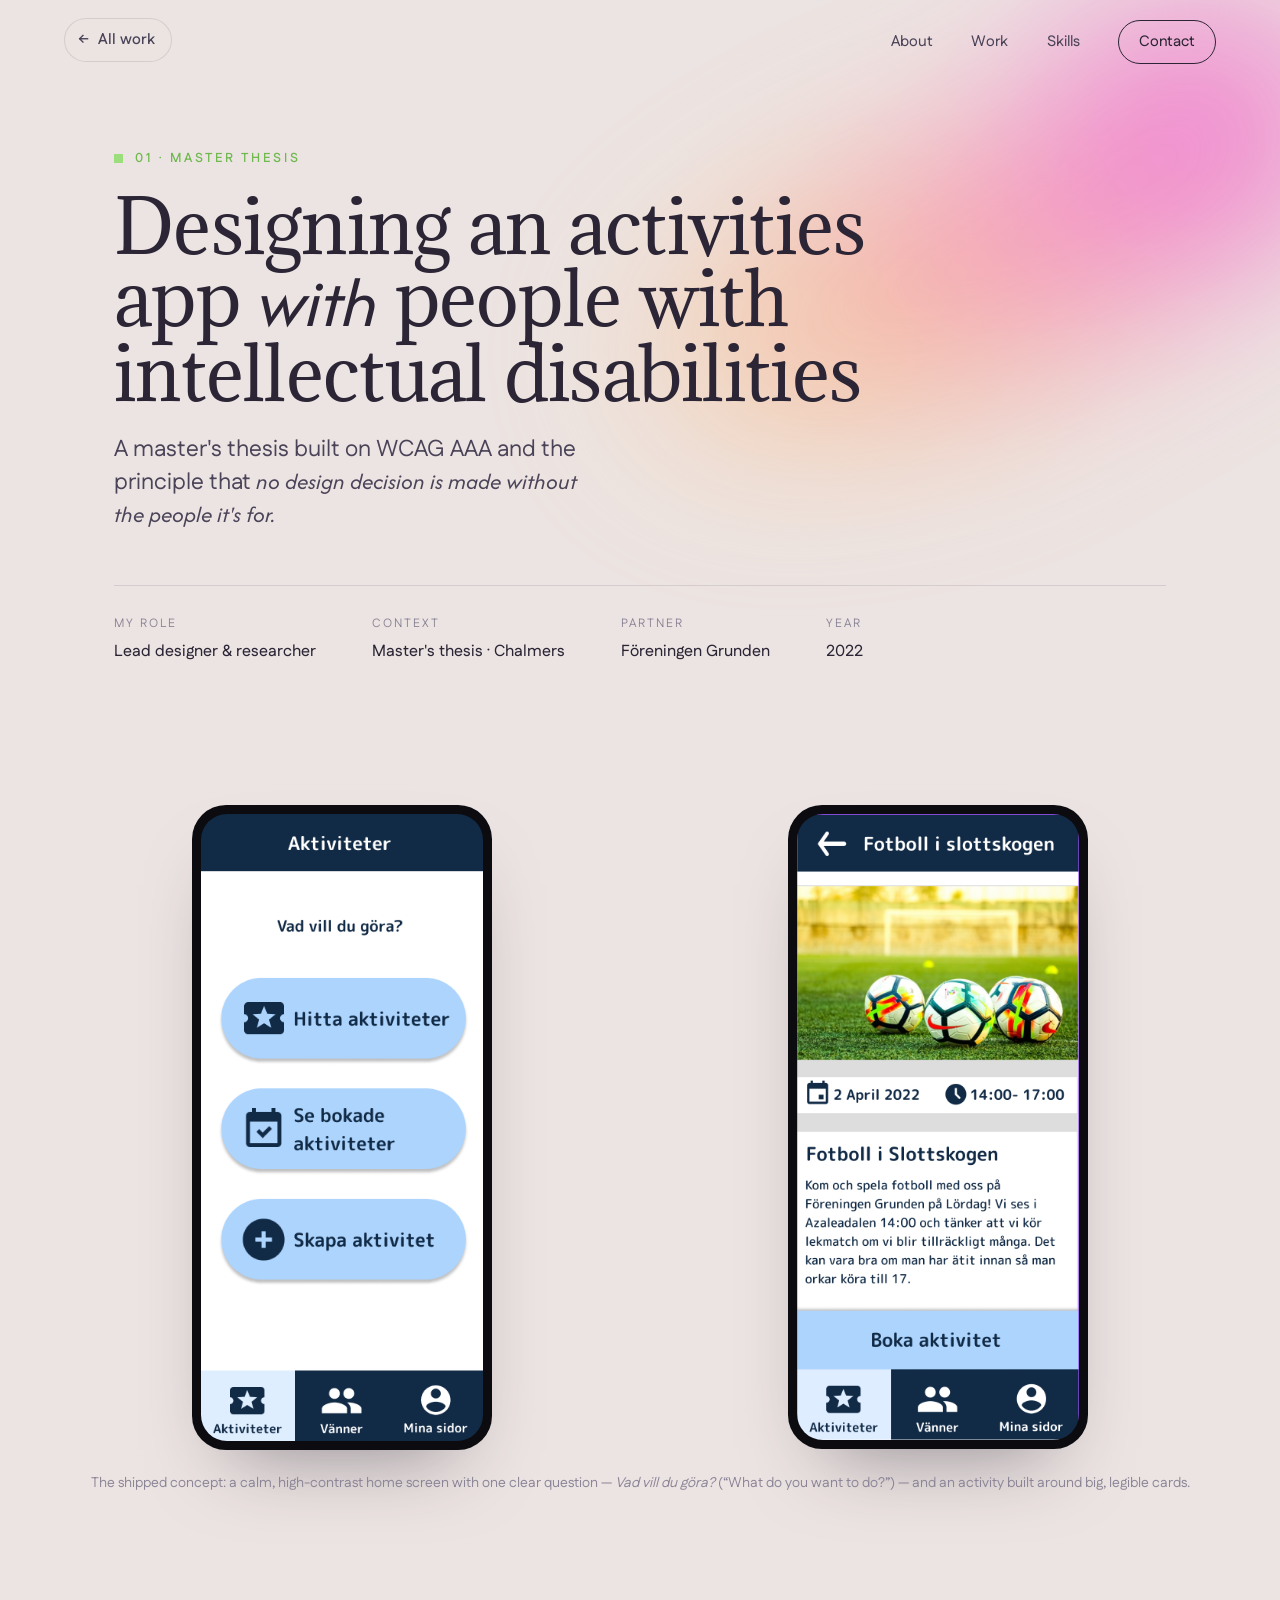
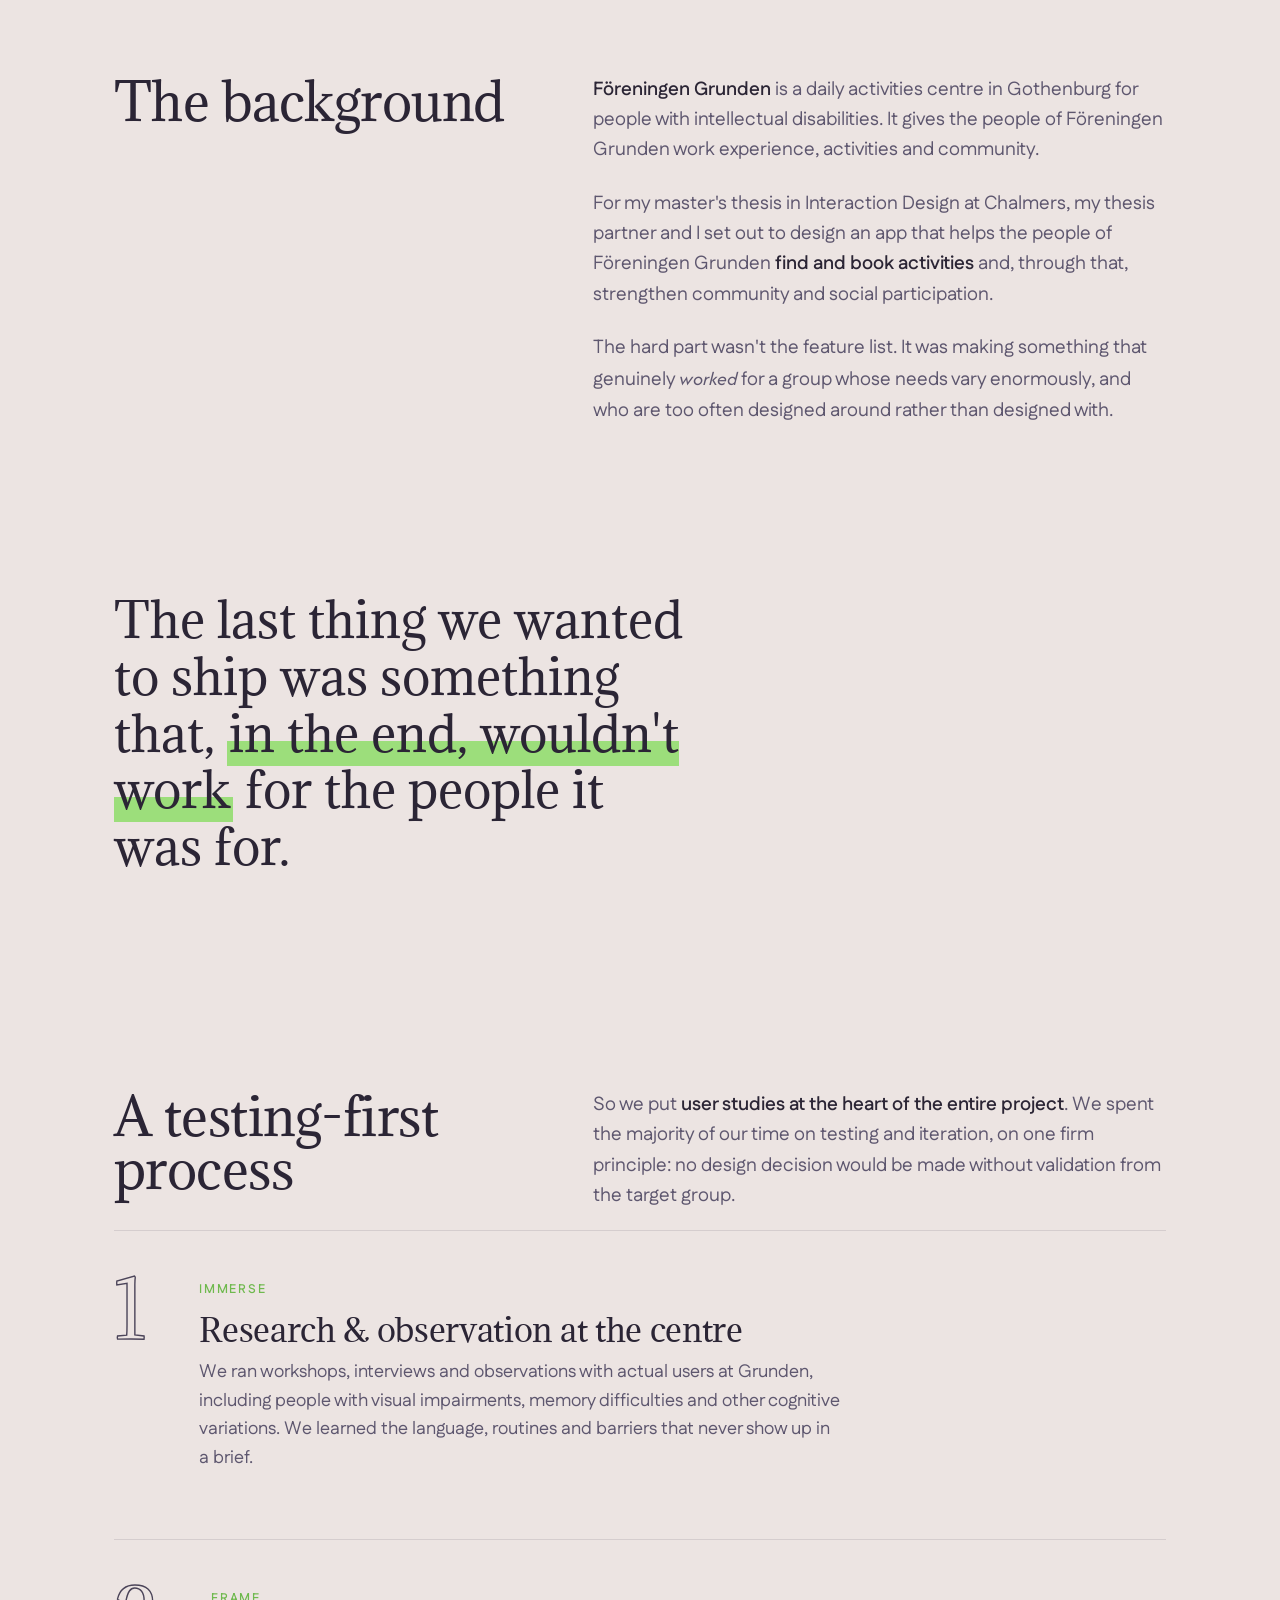
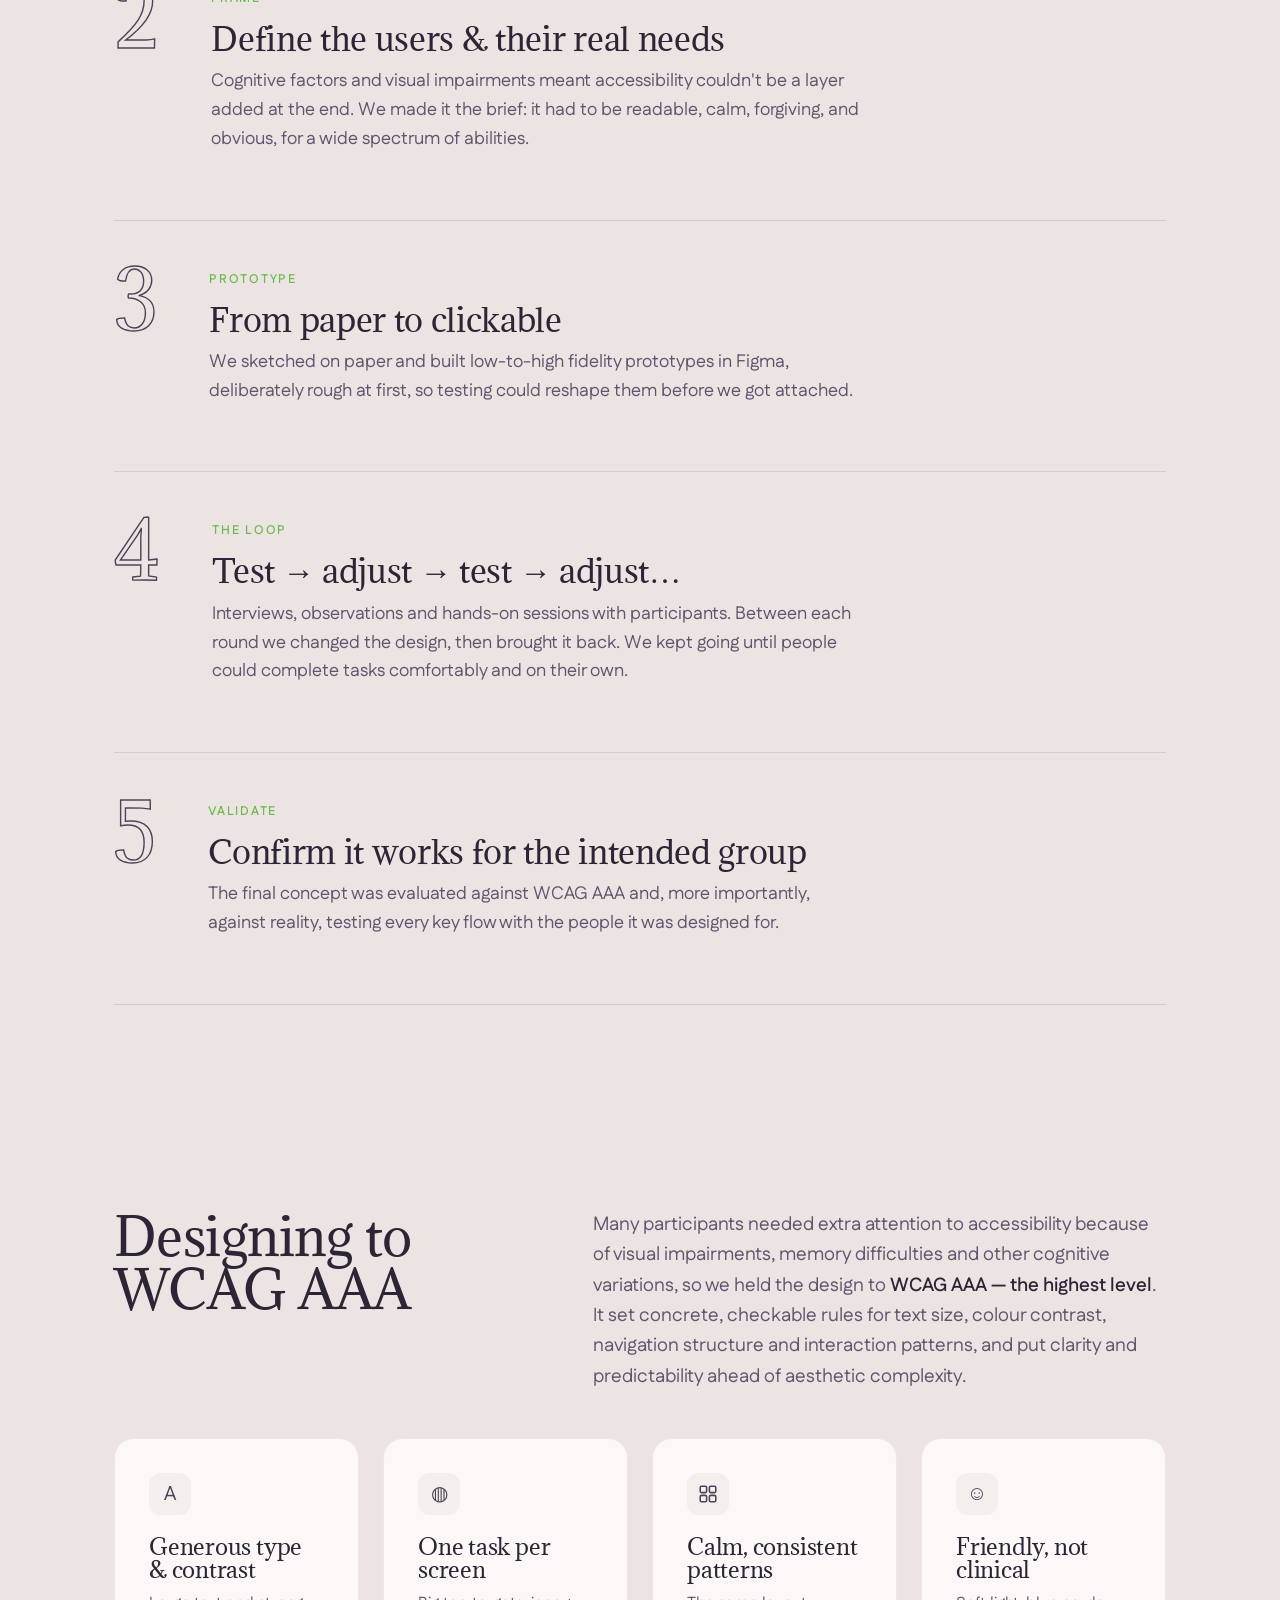
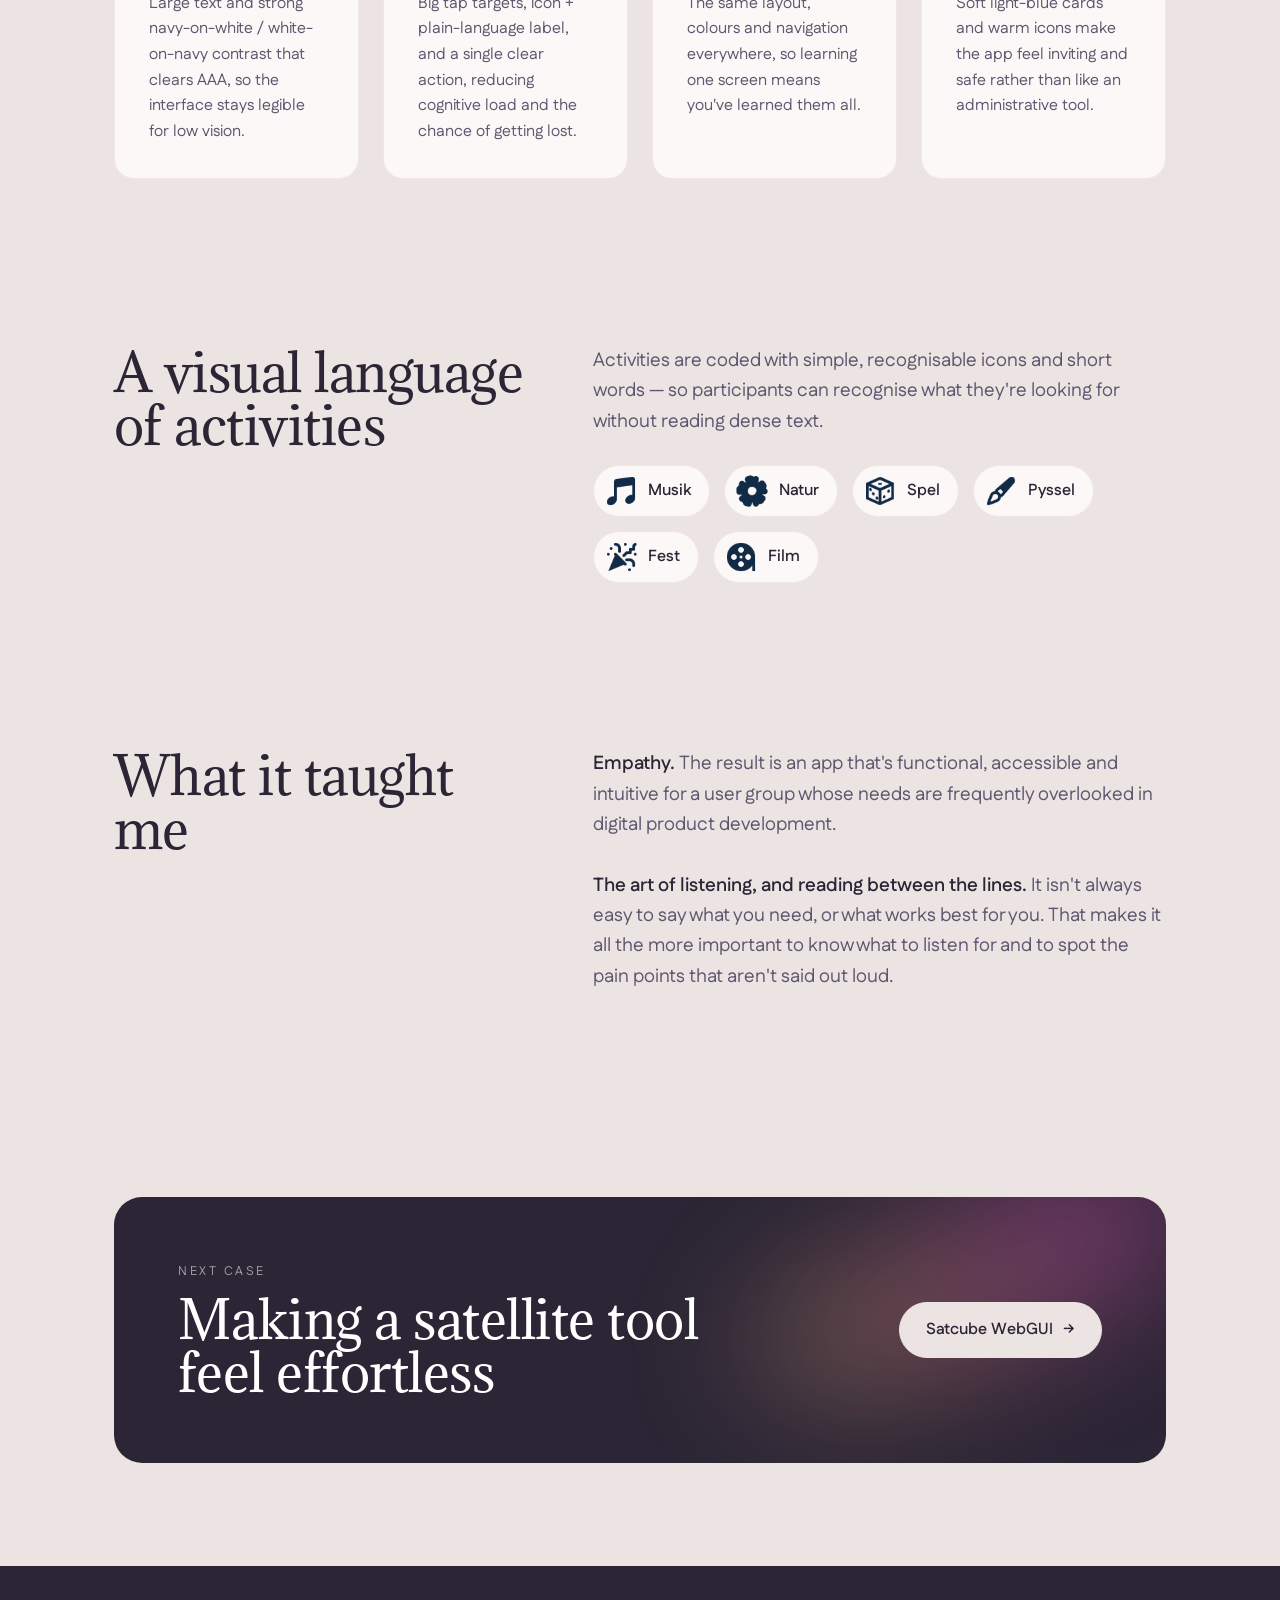
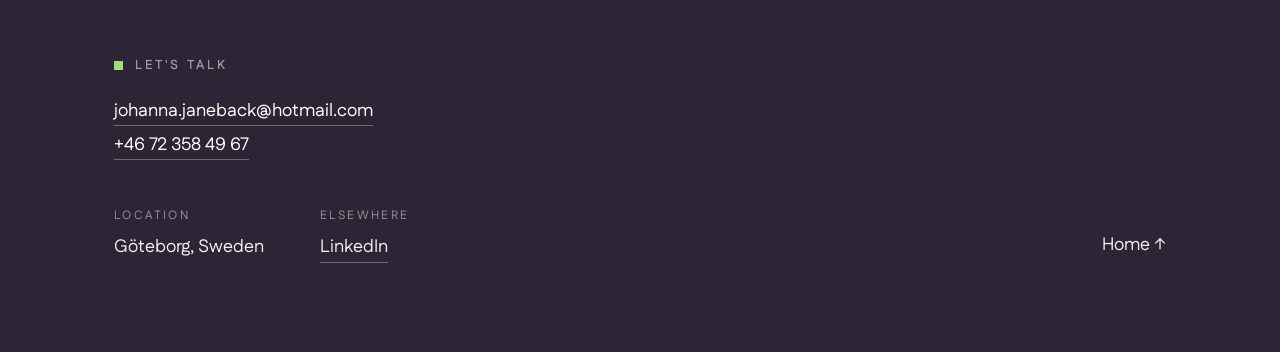
==== case-cognitive-app.html @ 80706be1 "Initial commit: design handoff portfolio Co-Authored-By: Claude Opus 4.8 (1M context) <noreply@anthr" ====
<!DOCTYPE html>
<html lang="en">
<head>
<meta charset="UTF-8" />
<meta name="viewport" content="width=device-width, initial-scale=1.0" />
<title>An accessible activities app — master's thesis — Johanna Janebäck</title>
<link rel="stylesheet" href="styles.css" />
<link rel="stylesheet" href="case.css" />
</head>
<body>

<a class="case-nav-back" href="index.html#work"><span class="arr">←</span> All work</a>
<nav class="nav" id="nav" style="justify-content:flex-end;">
  <div class="nav__links">
    <a href="index.html#about">About</a>
    <a href="index.html#work">Work</a>
    <a href="index.html#skills">Skills</a>
    <a class="cta" href="index.html#contact">Contact</a>
  </div>
</nav>

<!-- HERO -->
<header class="case-hero" data-screen-label="Case hero">
  <div class="aura"></div>
  <div class="wrap">
    <p class="case-eyebrow"><span style="width:9px;height:9px;background:var(--lime);display:inline-block;"></span> 01 · Master thesis</p>
    <h1 class="case-title">Designing an activities app <span class="serif-italic" style="font-style:italic;">with</span> people with intellectual disabilities</h1>
    <p class="case-dek">A master's thesis built on WCAG&nbsp;AAA and the principle that <em>no design decision is made without the people it's for.</em></p>
    <div class="case-meta">
      <div class="m"><div class="lab">My role</div><div class="val">Lead designer &amp; researcher</div></div>
      <div class="m"><div class="lab">Context</div><div class="val">Master's thesis · Chalmers</div></div>
      <div class="m"><div class="lab">Partner</div><div class="val">Föreningen Grunden</div></div>
      <div class="m"><div class="lab">Year</div><div class="val">2022</div></div>
    </div>
  </div>
</header>

<!-- KEY VISUAL -->
<section class="case-section tight">
  <div class="bleed reveal">
    <div class="phones">
      <div class="phone"><img src="assets/app-1.png" alt="App home screen — What do you want to do?" /></div>
      <div class="phone"><img src="assets/app-2.png" alt="App activity detail — football in Slottskogen" /></div>
    </div>
    <p class="cap" style="text-align:center;">The shipped concept: a calm, high-contrast home screen with one clear question — <em>Vad vill du göra?</em> (“What do you want to do?”) — and an activity built around big, legible cards.</p>
  </div>
</section>

<!-- BACKGROUND -->
<section class="case-section" data-screen-label="Background">
  <div class="wrap two-col">
    <h2>The background</h2>
    <div class="rich reveal">
      <p><strong>Föreningen Grunden</strong> is a daily activities centre in Gothenburg for people with intellectual disabilities. It gives the people of Föreningen Grunden work experience, activities and community.</p>
      <p>For my master's thesis in Interaction Design at Chalmers, my thesis partner and I set out to design an app that helps the people of Föreningen Grunden <strong>find and book activities</strong> and, through that, strengthen community and social participation.</p>
      <p>The hard part wasn't the feature list. It was making something that genuinely <em>worked</em> for a group whose needs vary enormously, and who are too often designed around rather than designed with.</p>
    </div>
  </div>
</section>

<!-- PULL -->
<section class="case-section tight">
  <div class="wrap reveal">
    <p class="pull">The last thing we wanted to ship was something that, <span class="hl">in the end, wouldn't work</span> for the people it was for.</p>
  </div>
</section>

<!-- APPROACH / PROCESS -->
<section class="case-section" data-screen-label="Process">
  <div class="wrap">
    <div class="two-col" style="margin-bottom:18px;">
      <h2>A testing-first process</h2>
      <div class="rich reveal">
        <p>So we put <strong>user studies at the heart of the entire project</strong>. We spent the majority of our time on testing and iteration, on one firm principle: no design decision would be made without validation from the target group.</p>
      </div>
    </div>
    <div class="steps">
      <div class="step reveal">
        <div class="step__n">1</div>
        <div class="step__b">
          <div class="step__tag">Immerse</div>
          <h3>Research &amp; observation at the centre</h3>
          <p>We ran workshops, interviews and observations with actual users at Grunden, including people with visual impairments, memory difficulties and other cognitive variations. We learned the language, routines and barriers that never show up in a brief.</p>
        </div>
      </div>
      <div class="step reveal">
        <div class="step__n">2</div>
        <div class="step__b">
          <div class="step__tag">Frame</div>
          <h3>Define the users &amp; their real needs</h3>
          <p>Cognitive factors and visual impairments meant accessibility couldn't be a layer added at the end. We made it the brief: it had to be readable, calm, forgiving, and obvious, for a wide spectrum of abilities.</p>
        </div>
      </div>
      <div class="step reveal">
        <div class="step__n">3</div>
        <div class="step__b">
          <div class="step__tag">Prototype</div>
          <h3>From paper to clickable</h3>
          <p>We sketched on paper and built low-to-high fidelity prototypes in Figma, deliberately rough at first, so testing could reshape them before we got attached.</p>
        </div>
      </div>
      <div class="step reveal">
        <div class="step__n">4</div>
        <div class="step__b">
          <div class="step__tag">The loop</div>
          <h3>Test → adjust → test → adjust…</h3>
          <p>Interviews, observations and hands-on sessions with participants. Between each round we changed the design, then brought it back. We kept going until people could complete tasks comfortably and on their own.</p>
        </div>
      </div>
      <div class="step reveal">
        <div class="step__n">5</div>
        <div class="step__b">
          <div class="step__tag">Validate</div>
          <h3>Confirm it works for the intended group</h3>
          <p>The final concept was evaluated against WCAG AAA and, more importantly, against reality, testing every key flow with the people it was designed for.</p>
        </div>
      </div>
    </div>
  </div>
</section>

<!-- WCAG / DECISIONS -->
<section class="case-section" data-screen-label="Decisions">
  <div class="wrap">
    <div class="two-col" style="margin-bottom:46px;">
      <h2>Designing to WCAG AAA</h2>
      <div class="rich reveal">
        <p>Many participants needed extra attention to accessibility because of visual impairments, memory difficulties and other cognitive variations, so we held the design to <strong>WCAG AAA — the highest level</strong>. It set concrete, checkable rules for text size, colour contrast, navigation structure and interaction patterns, and put clarity and predictability ahead of aesthetic complexity.</p>
      </div>
    </div>
    <div class="cards">
      <div class="hcard reveal"><div class="ic">A</div><h3>Generous type &amp; contrast</h3><p>Large text and strong navy-on-white / white-on-navy contrast that clears AAA, so the interface stays legible for low vision.</p></div>
      <div class="hcard reveal"><div class="ic">◍</div><h3>One task per screen</h3><p>Big tap targets, icon + plain-language label, and a single clear action, reducing cognitive load and the chance of getting lost.</p></div>
      <div class="hcard reveal"><div class="ic"><svg viewBox="0 0 24 24" fill="none" stroke="currentColor" stroke-width="1.7" stroke-linecap="round" stroke-linejoin="round"><rect x="3.5" y="3.5" width="7" height="7" rx="1.5"></rect><rect x="13.5" y="3.5" width="7" height="7" rx="1.5"></rect><rect x="3.5" y="13.5" width="7" height="7" rx="1.5"></rect><rect x="13.5" y="13.5" width="7" height="7" rx="1.5"></rect></svg></div><h3>Calm, consistent patterns</h3><p>The same layout, colours and navigation everywhere, so learning one screen means you've learned them all.</p></div>
      <div class="hcard reveal"><div class="ic">☺</div><h3>Friendly, not clinical</h3><p>Soft light-blue cards and warm icons make the app feel inviting and safe rather than like an administrative tool.</p></div>
    </div>
  </div>
</section>

<!-- ACTIVITY CATEGORIES -->
<section class="case-section tight" data-screen-label="Categories">
  <div class="wrap">
    <div class="two-col">
      <h2>A visual language of activities</h2>
      <div class="reveal">
        <p class="rich" style="margin-bottom:28px;">Activities are coded with simple, recognisable icons and short words — so participants can recognise what they're looking for without reading dense text.</p>
        <div style="display:flex;flex-wrap:wrap;gap:14px;">
          <div class="cat"><img src="assets/icon-music.png" alt=""><span>Musik</span></div>
          <div class="cat"><img src="assets/icon-nature.png" alt=""><span>Natur</span></div>
          <div class="cat"><img src="assets/icon-game.png" alt=""><span>Spel</span></div>
          <div class="cat"><img src="assets/icon-craft.png" alt=""><span>Pyssel</span></div>
          <div class="cat"><img src="assets/icon-party.png" alt=""><span>Fest</span></div>
          <div class="cat"><img src="assets/icon-film.png" alt=""><span>Film</span></div>
        </div>
      </div>
    </div>
  </div>
</section>

<!-- LESSONS -->
<section class="case-section" data-screen-label="Lessons">
  <div class="wrap two-col">
    <h2>What it taught me</h2>
    <div class="reveal">
      <div class="rich" style="margin-bottom:30px;">
        <p><strong>Empathy.</strong> The result is an app that's functional, accessible and intuitive for a user group whose needs are frequently overlooked in digital product development.</p>
      </div>
      <div class="rich">
        <p><strong>The art of listening, and reading between the lines.</strong> It isn't always easy to say what you need, or what works best for you. That makes it all the more important to know what to listen for and to spot the pain points that aren't said out loud.</p>
      </div>
    </div>
  </div>
</section>

<!-- NEXT -->
<section class="case-section">
  <div class="wrap">
    <div class="next-case reveal">
      <div class="aura"></div>
      <div>
        <div class="lab">Next case</div>
        <h2>Making a satellite tool feel effortless</h2>
      </div>
      <a class="btn" href="case-satcube-webgui.html">Satcube WebGUI <span class="arr">→</span></a>
    </div>
  </div>
</section>

<footer class="footer section--tight" data-screen-label="Contact">
  <div class="wrap foot-grid">
    <div><p class="eyebrow" style="color:rgba(255,255,255,0.55)">Let's talk</p>
      <p class="foot-contact"><a href="mailto:johanna.janeback@hotmail.com">johanna.janeback@hotmail.com</a></p>
      <p class="foot-contact"><a href="tel:+46723584967">+46 72 358 49 67</a></p></div>
    <div class="foot-meta">
      <div class="foot-cols"><div><div class="lab">Location</div>Göteborg, Sweden</div><div><div class="lab">Elsewhere</div><a href="#">LinkedIn</a></div></div>
      <a href="index.html" style="border:none;">Home ↑</a>
    </div>
  </div>
</footer>

<style>
.cat { display:flex; align-items:center; gap:10px; background:var(--paper); border:1px solid var(--paper-edge); border-radius:999px; padding:8px 18px 8px 10px; }
.cat img { width:34px; height:34px; object-fit:contain; }
.cat span { font-weight:600; color:var(--ink); font-size:16px; }
</style>

<script>
const nav=document.getElementById('nav');const s=()=>nav.classList.toggle('is-stuck',scrollY>40);addEventListener('scroll',s,{passive:true});s();
const io=new IntersectionObserver((es)=>es.forEach(e=>{if(e.isIntersecting){e.target.classList.add('in');io.unobserve(e.target);}}),{threshold:0.12,rootMargin:'0px 0px -8% 0px'});
document.querySelectorAll('.reveal').forEach(el=>io.observe(el));
</script>
</body>
</html>
---- styles.css ----
/* ===================================================================
   Johanna Janebäck — Portfolio
   Refined editorial system. Warm rose ground, plum ink, aura gradient,
   lime spark. Adamina (display serif) + Fustat (UI/body) + Afacad (italic).
   =================================================================== */

@import url('https://fonts.googleapis.com/css2?family=Adamina&family=Afacad:ital,wght@0,400..700;1,400..700&family=Fustat:wght@300..800&display=swap');

:root {
  /* ground */
  --rose:        #ECE4E2;
  --rose-deep:   #E4D9D6;
  --rose-tint:   #F4EEEC;
  --paper:       #FBF8F7;
  --paper-edge:  #EFE7E4;

  /* plum ink */
  --ink:         #2B2535;   /* headings */
  --ink-soft:    #4B4459;   /* sub-headings */
  --body:        #5E576F;   /* body */
  --muted:       #8C8597;   /* captions / meta */
  --hair:        rgba(70,63,87,0.14);

  /* aura + sparks */
  --magenta:     #E75FBF;
  --pink:        #F07AA8;
  --peach:       #F4A77E;
  --apricot:     #F6C79A;
  --lime:        #9CDE7B;
  --lime-deep:   #6FB94E;

  /* satcube */
  --navy:        #112A46;
  --gold:        #E9AD81;

  /* type */
  --serif: 'Adamina', Georgia, 'Times New Roman', serif;
  --sans:  'Fustat', 'Helvetica Neue', Arial, sans-serif;
  --ital:  'Afacad', 'Fustat', sans-serif;

  --maxw: 1180px;
  --gutter: clamp(22px, 5vw, 80px);
  --radius: 18px;

  --ease: cubic-bezier(.22,.61,.36,1);
}

* { box-sizing: border-box; }

html { scroll-behavior: smooth; -webkit-font-smoothing: antialiased; text-rendering: optimizeLegibility; }

body {
  margin: 0;
  background: var(--rose);
  color: var(--body);
  font-family: var(--sans);
  font-size: 18px;
  line-height: 1.6;
  font-weight: 400;
  overflow-x: hidden;
}

::selection { background: var(--magenta); color: #fff; }

img { display: block; max-width: 100%; }

a { color: inherit; text-decoration: none; }

h1, h2, h3, h4 {
  font-family: var(--serif);
  color: var(--ink);
  font-weight: 400;
  margin: 0;
  letter-spacing: -0.01em;
  line-height: 1.04;
}

p { margin: 0 0 1em; text-wrap: pretty; }

/* ---- layout helpers ---- */
.wrap { width: 100%; max-width: var(--maxw); margin-inline: auto; padding-inline: var(--gutter); }
.section { padding-block: clamp(72px, 11vw, 150px); position: relative; }
.section--tight { padding-block: clamp(48px, 7vw, 96px); }

.eyebrow {
  font-family: var(--sans);
  font-size: 13px;
  font-weight: 600;
  letter-spacing: 0.22em;
  text-transform: uppercase;
  color: var(--muted);
  margin: 0 0 22px;
  display: flex;
  align-items: center;
  gap: 12px;
}
.eyebrow::before {
  content: "";
  width: 9px; height: 9px;
  background: var(--lime);
  display: inline-block;
  flex: none;
}

.lead { font-size: clamp(20px, 2.4vw, 27px); line-height: 1.5; color: var(--ink-soft); font-weight: 400; }

.serif-italic { font-family: var(--ital); font-style: italic; }

/* ===================================================================
   AURA — the signature blurred gradient blob
   =================================================================== */
.aura {
  position: absolute;
  pointer-events: none;
  z-index: 0;
  filter: blur(60px) saturate(112%);
  opacity: var(--aura-strength, 0.92);
  background:
    radial-gradient(38% 58% at 72% 32%, rgba(231,95,191,0.95), transparent 62%),
    radial-gradient(42% 52% at 58% 50%, rgba(240,122,168,0.78), transparent 64%),
    radial-gradient(40% 56% at 44% 62%, rgba(244,167,126,0.72), transparent 66%),
    radial-gradient(30% 46% at 30% 72%, rgba(246,199,154,0.55), transparent 70%);
}

/* thin hand-drawn wave line that rides over the aura */
.wave-line { position: absolute; inset: 0; z-index: 1; pointer-events: none; overflow: visible; }
.wave-line path { fill: none; stroke: rgba(255,255,255,0.85); stroke-width: 1.4; }

/* ===================================================================
   NAV
   =================================================================== */
.nav {
  position: fixed;
  inset: 0 0 auto 0;
  z-index: 60;
  display: flex;
  align-items: center;
  justify-content: space-between;
  padding: 20px var(--gutter);
  transition: background .4s var(--ease), backdrop-filter .4s, padding .4s var(--ease), border-color .4s;
  border-bottom: 1px solid transparent;
}
.nav.is-stuck {
  background: rgba(236,228,226,0.72);
  backdrop-filter: blur(16px) saturate(120%);
  border-bottom-color: var(--hair);
  padding-block: 14px;
}
.nav__brand {
  font-family: var(--ital);
  font-style: italic;
  font-weight: 700;
  font-size: 21px;
  color: var(--ink);
  letter-spacing: -0.01em;
  display: flex; align-items: center; gap: 11px;
}
.nav__brand .dot { width: 11px; height: 11px; background: var(--lime); flex: none; }
.nav__links { display: flex; align-items: center; gap: clamp(18px, 3vw, 42px); }
.nav__links a {
  font-size: 15px; font-weight: 500; color: var(--ink-soft);
  position: relative; padding: 4px 0; transition: color .25s;
}
.nav__links a::after {
  content: ""; position: absolute; left: 0; right: 100%; bottom: -2px; height: 1.5px;
  background: var(--ink); transition: right .3s var(--ease);
}
.nav__links a:hover { color: var(--ink); }
.nav__links a:hover::after { right: 0; }
.nav__links a.cta {
  border: 1.5px solid var(--ink); border-radius: 999px; padding: 9px 20px; color: var(--ink);
}
.nav__links a.cta::after { display: none; }
.nav__links a.cta:hover { background: var(--ink); color: var(--rose); }
.nav__burger { display: none; }

@media (max-width: 760px) {
  .nav__links a:not(.cta) { display: none; }
}

/* ===================================================================
   BUTTONS
   =================================================================== */
.btn {
  display: inline-flex; align-items: center; gap: 10px;
  font-family: var(--sans); font-size: 16px; font-weight: 600;
  padding: 14px 26px; border-radius: 999px; cursor: pointer;
  border: 1.5px solid var(--ink); background: var(--ink); color: var(--rose);
  transition: transform .25s var(--ease), background .25s, color .25s, box-shadow .25s;
}
.btn:hover { transform: translateY(-2px); box-shadow: 0 12px 30px -12px rgba(43,37,53,0.5); }
.btn--ghost { background: transparent; color: var(--ink); }
.btn--ghost:hover { background: var(--ink); color: var(--rose); }
.btn .arr { transition: transform .3s var(--ease); }
.btn:hover .arr { transform: translateX(4px); }

/* ===================================================================
   FOOTER / CONTACT
   =================================================================== */
.footer { position: relative; overflow: hidden; background: var(--ink); color: var(--rose-tint); }
.footer .aura { opacity: 0.5; filter: blur(80px) saturate(120%); }
.foot-grid { position: relative; z-index: 2; display: grid; gap: 40px; }
.footer a.mail {
  font-family: var(--serif);
  font-size: clamp(34px, 6vw, 76px);
  color: #fff; line-height: 1.05; letter-spacing: -0.02em;
  display: inline-block; transition: opacity .3s;
}
.footer a.mail:hover { opacity: .7; }
.footer .foot-contact { margin: 0 0 7px; font-size: 18px; line-height: 1.5; color: var(--rose-tint); }
.footer .foot-contact a { color: #fff; border-bottom: 1px solid rgba(255,255,255,0.32); padding-bottom: 1px; transition: border-color .3s; }
.footer .foot-contact a:hover { border-color: #fff; }
.foot-meta { display: flex; flex-wrap: wrap; gap: 30px 56px; justify-content: space-between; align-items: flex-end; }
.foot-meta a { color: var(--rose-tint); border-bottom: 1px solid rgba(255,255,255,0.3); padding-bottom: 2px; transition: border-color .3s; }
.foot-meta a:hover { border-color: #fff; }
.foot-cols { display: flex; gap: 56px; flex-wrap: wrap; }
.foot-cols .lab { font-size: 12px; letter-spacing: 0.2em; text-transform: uppercase; color: rgba(255,255,255,0.5); margin-bottom: 8px; }

/* ===================================================================
   REVEAL ON SCROLL
   =================================================================== */
.reveal { opacity: 0; transform: translateY(26px); transition: opacity .9s var(--ease), transform .9s var(--ease); }
.reveal.in { opacity: 1; transform: none; }
@media (prefers-reduced-motion: reduce) {
  .reveal { opacity: 1; transform: none; transition: none; }
  html { scroll-behavior: auto; }
}

/* ===================================================================
   TAGS / CHIPS
   =================================================================== */
.chips { display: flex; flex-wrap: wrap; gap: 10px; }
.chip {
  font-size: 14px; font-weight: 500; color: var(--ink-soft);
  padding: 8px 16px; border-radius: 999px; border: 1px solid var(--hair);
  background: rgba(255,255,255,0.4); display: inline-flex; align-items: center; gap: 8px;
}
.chip .sq { width: 7px; height: 7px; background: var(--lime); }
---- case.css ----
/* ===================================================================
   Case study layer — builds on styles.css
   =================================================================== */

.case-nav-back {
  position: fixed; z-index: 61; top: 18px; left: var(--gutter);
  display: inline-flex; align-items: center; gap: 9px;
  font-size: 15px; font-weight: 600; color: var(--ink-soft);
  background: rgba(236,228,226,0.7); backdrop-filter: blur(10px);
  padding: 9px 16px 9px 13px; border-radius: 999px; border: 1px solid var(--hair); white-space: nowrap;
  transition: transform .25s var(--ease), background .25s;
}
.case-nav-back:hover { transform: translateX(-3px); background: rgba(236,228,226,0.95); }
.case-nav-back .arr { transition: transform .3s var(--ease); }
.case-nav-back:hover .arr { transform: translateX(-3px); }

/* ---- HERO ---- */
.case-hero { position: relative; overflow: hidden; padding-top: clamp(120px, 16vh, 200px); padding-bottom: clamp(40px, 6vw, 80px); }
.case-hero .aura { width: 80vw; height: 64vh; right: -16vw; top: -8%; left: auto; opacity: var(--aura-strength, .8); }
.case-eyebrow {
  font-size: 13px; font-weight: 600; letter-spacing: 0.22em; text-transform: uppercase;
  color: var(--lime-deep); margin: 0 0 22px; display: inline-flex; align-items: center; gap: 12px;
}
.case-title { font-size: clamp(34px, 5.6vw, 76px); line-height: 1.0; max-width: 17ch; position: relative; z-index: 3; }
.case-dek { font-size: clamp(18px, 1.9vw, 23px); color: var(--ink-soft); max-width: 32ch; margin-top: 24px; line-height: 1.4; position: relative; z-index: 3; }
.case-dek em { font-family: var(--ital); font-style: italic; }

.case-meta { display: flex; flex-wrap: wrap; gap: 14px 56px; margin-top: 52px; position: relative; z-index: 3; padding-top: 28px; border-top: 1px solid var(--hair); }
.case-meta .m .lab { font-size: 12px; letter-spacing: 0.16em; text-transform: uppercase; color: var(--muted); margin-bottom: 6px; }
.case-meta .m .val { font-size: 16px; color: var(--ink); font-weight: 500; }

/* ---- key visual ---- */
.case-figure { position: relative; border-radius: 24px; overflow: hidden; border: 1px solid var(--paper-edge); background: var(--paper); }
.case-figure img { width: 100%; display: block; }
.case-figure figcaption, .cap { font-size: 14px; color: var(--muted); margin-top: 22px; }
.bleed { width: 100%; max-width: 1320px; margin-inline: auto; padding-inline: var(--gutter); }

/* ---- generic content ---- */
.case-section { padding-block: clamp(56px, 8vw, 110px); }
.case-section.tight { padding-block: clamp(36px, 5vw, 64px); }
.two-col { display: grid; grid-template-columns: 0.42fr 0.58fr; gap: clamp(28px, 5vw, 80px); align-items: start; }
.two-col h2 { font-size: clamp(30px, 4vw, 52px); position: sticky; top: 100px; }
.rich { font-size: 19px; color: var(--body); }
.rich p { margin-bottom: 1.2em; }
.rich p:last-child { margin-bottom: 0; }
.rich strong { color: var(--ink); font-weight: 600; }
.rich em { font-family: var(--ital); font-style: italic; font-size: 1.04em; }

@media (max-width: 860px) {
  .two-col { grid-template-columns: 1fr; gap: 24px; }
  .two-col h2 { position: static; }
}

/* ---- pull quote ---- */
.pull { font-family: var(--serif); font-size: clamp(26px, 4vw, 48px); line-height: 1.18; color: var(--ink); max-width: 18ch; }
.pull .hl { background: linear-gradient(transparent 62%, var(--lime) 62%); padding: 0 .04em; }

/* ---- process steps ---- */
.steps { display: grid; gap: 0; counter-reset: step; }
.step {
  display: grid; grid-template-columns: auto 1fr; gap: clamp(20px, 4vw, 56px); align-items: start;
  padding: clamp(28px, 4vw, 48px) 0; border-top: 1px solid var(--hair);
}
.step:last-child { border-bottom: 1px solid var(--hair); }
.step__n {
  font-family: var(--serif); font-size: clamp(40px, 6vw, 84px); line-height: .8;
  color: transparent; -webkit-text-stroke: 1.4px var(--ink-soft); position: relative;
}
.step__b h3 { font-size: clamp(22px, 2.6vw, 32px); margin-bottom: 12px; }
.step__b p { color: var(--body); font-size: 18px; max-width: 60ch; }
.step__tag { font-size: 12.5px; font-weight: 600; letter-spacing: 0.14em; text-transform: uppercase; color: var(--lime-deep); margin-bottom: 14px; }

/* ---- highlight cards ---- */
.cards { display: grid; grid-template-columns: repeat(auto-fit, minmax(240px, 1fr)); gap: clamp(16px, 2vw, 24px); }
.hcard { background: var(--paper); border: 1px solid var(--paper-edge); border-radius: 20px; padding: clamp(24px, 3vw, 34px); }
.hcard .ic { width: 42px; height: 42px; border-radius: 12px; background: var(--rose-tint); display: flex; align-items: center; justify-content: center; margin-bottom: 20px; color: var(--ink-soft); font-size: 20px; }
.hcard .ic svg { width: 22px; height: 22px; }
.hcard h3 { font-size: 22px; margin-bottom: 10px; }
.hcard p { font-size: 16px; color: var(--body); margin: 0; }

/* ---- metric row ---- */
.metrics { display: grid; grid-template-columns: repeat(auto-fit, minmax(180px,1fr)); gap: clamp(20px,3vw,40px); }
.metric .num { font-family: var(--serif); font-size: clamp(44px, 6vw, 80px); color: var(--ink); line-height: .9; }
.metric .num .u { font-size: .5em; color: var(--lime-deep); }
.metric .lab { font-size: 16px; color: var(--body); margin-top: 14px; max-width: 24ch; }

/* ---- gallery ---- */
.gal { display: grid; gap: clamp(16px, 2vw, 24px); }
.gal-2 { grid-template-columns: 1fr 1fr; }
.gal-3 { grid-template-columns: repeat(3, 1fr); }
.gal figure { margin: 0; }
@media (max-width: 760px) { .gal-2, .gal-3 { grid-template-columns: 1fr; } }

/* ---- device: phone frame ---- */
.phone {
  border-radius: 34px; background: #0c0c10; padding: 9px; box-shadow: 0 40px 80px -40px rgba(43,37,53,0.5);
  width: 100%; max-width: 300px; margin-inline: auto;
}
.phone img { border-radius: 26px; width: 100%; display: block; }
.phones { display: flex; gap: clamp(16px,3vw,40px); justify-content: center; flex-wrap: wrap; align-items: flex-start; }

/* ---- browser frame ---- */
.browser { border-radius: 16px; overflow: hidden; border: 1px solid var(--paper-edge); background: #fff; box-shadow: 0 30px 70px -40px rgba(43,37,53,0.45); }
.browser__bar { background: var(--navy); padding: 12px 16px; display: flex; align-items: center; gap: 7px; }
.browser__bar i { width: 10px; height: 10px; border-radius: 50%; background: rgba(255,255,255,0.35); display: inline-block; }

/* ---- swatches (brand case) ---- */
.swatches { display: grid; grid-template-columns: repeat(auto-fit, minmax(120px,1fr)); gap: 14px; }
.sw { border-radius: 16px; overflow: hidden; border: 1px solid var(--paper-edge); }
.sw .chip { height: 120px; display: block; border: none; border-radius: 0; }
.sw .meta { padding: 12px 14px; background: var(--paper); }
.sw .meta b { display: block; color: var(--ink); font-size: 14px; }
.sw .meta span { font-size: 12.5px; color: var(--muted); }

/* ---- next case ---- */
.next-case { position: relative; overflow: hidden; background: var(--ink); color: var(--rose-tint); border-radius: 28px; padding: clamp(36px,5vw,64px); display: flex; justify-content: space-between; align-items: center; gap: 30px; flex-wrap: wrap; }
.next-case .aura { opacity: .45; right: -10%; top: -30%; width: 50vw; height: 120%; }
.next-case .lab { position: relative; z-index: 2; font-size: 12.5px; letter-spacing: 0.2em; text-transform: uppercase; color: rgba(255,255,255,0.55); margin-bottom: 12px; }
.next-case h2 { position: relative; z-index: 2; color: #fff; font-size: clamp(28px,4vw,52px); max-width: 16ch; }
.next-case .btn { position: relative; z-index: 2; background: var(--rose); color: var(--ink); border-color: var(--rose); }
.next-case .btn:hover { background: #fff; border-color: #fff; }

.note { font-size: 13.5px; color: var(--muted); font-style: italic; padding: 14px 18px; border-left: 2px solid var(--lime); background: rgba(255,255,255,0.35); border-radius: 0 12px 12px 0; }
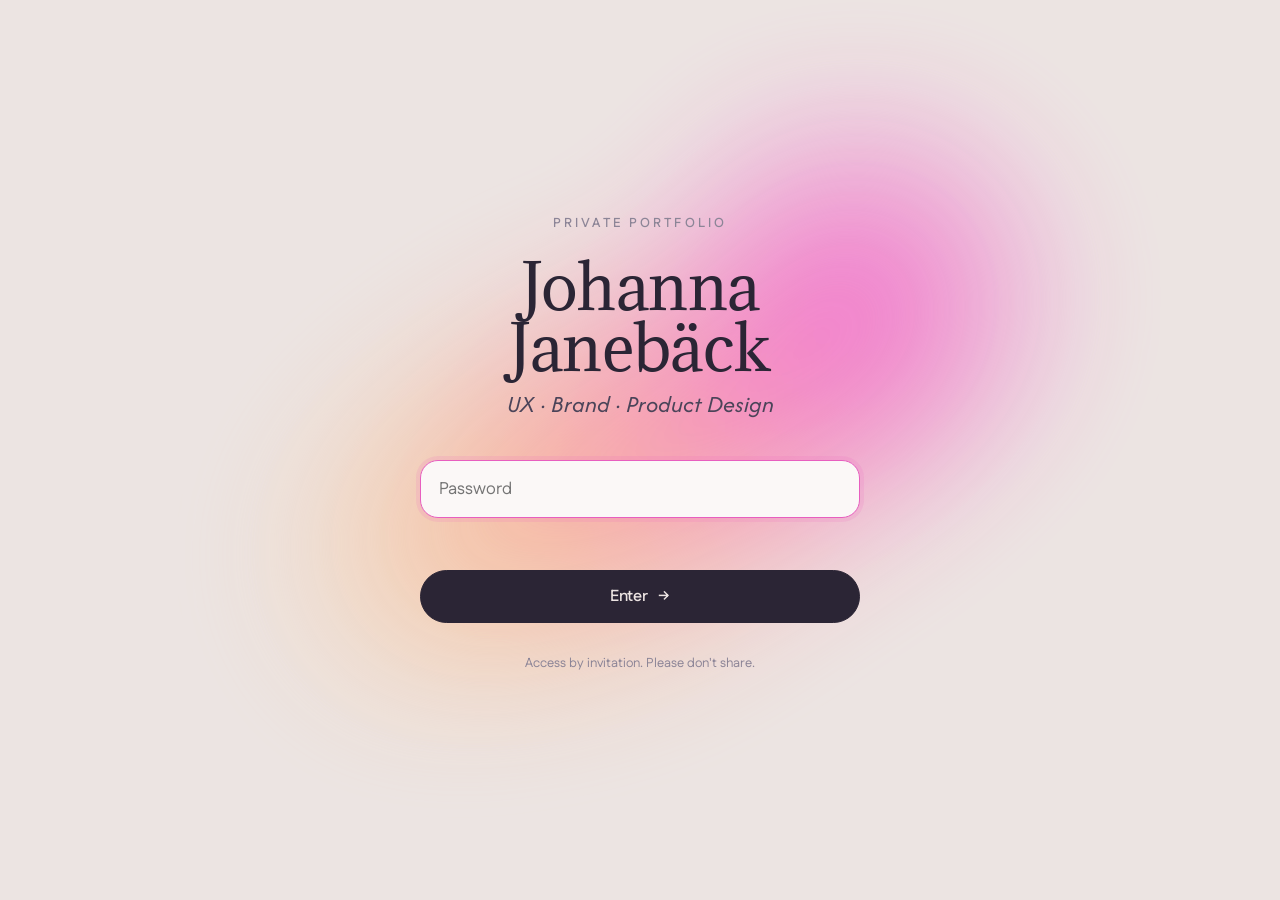
==== commit 6ab72318: "Add password gate (login page + per-page guard) Co-Authored-By: Claude Opus 4.8 (1M context) <norepl" ====
--- a/case-cognitive-app.html
+++ b/case-cognitive-app.html
@@ -1,6 +1,13 @@
 <!DOCTYPE html>
 <html lang="en">
 <head>
+<script>
+  /* Soft access gate — see login.html. Static host, so this is not real security. */
+  if (localStorage.getItem('pf_auth') !== '1') {
+    var f = location.pathname.split('/').pop() || 'index.html';
+    location.replace('login.html?next=' + encodeURIComponent(f + location.hash));
+  }
+</script>
 <meta charset="UTF-8" />
 <meta name="viewport" content="width=device-width, initial-scale=1.0" />
 <title>An accessible activities app — master's thesis — Johanna Janebäck</title>
